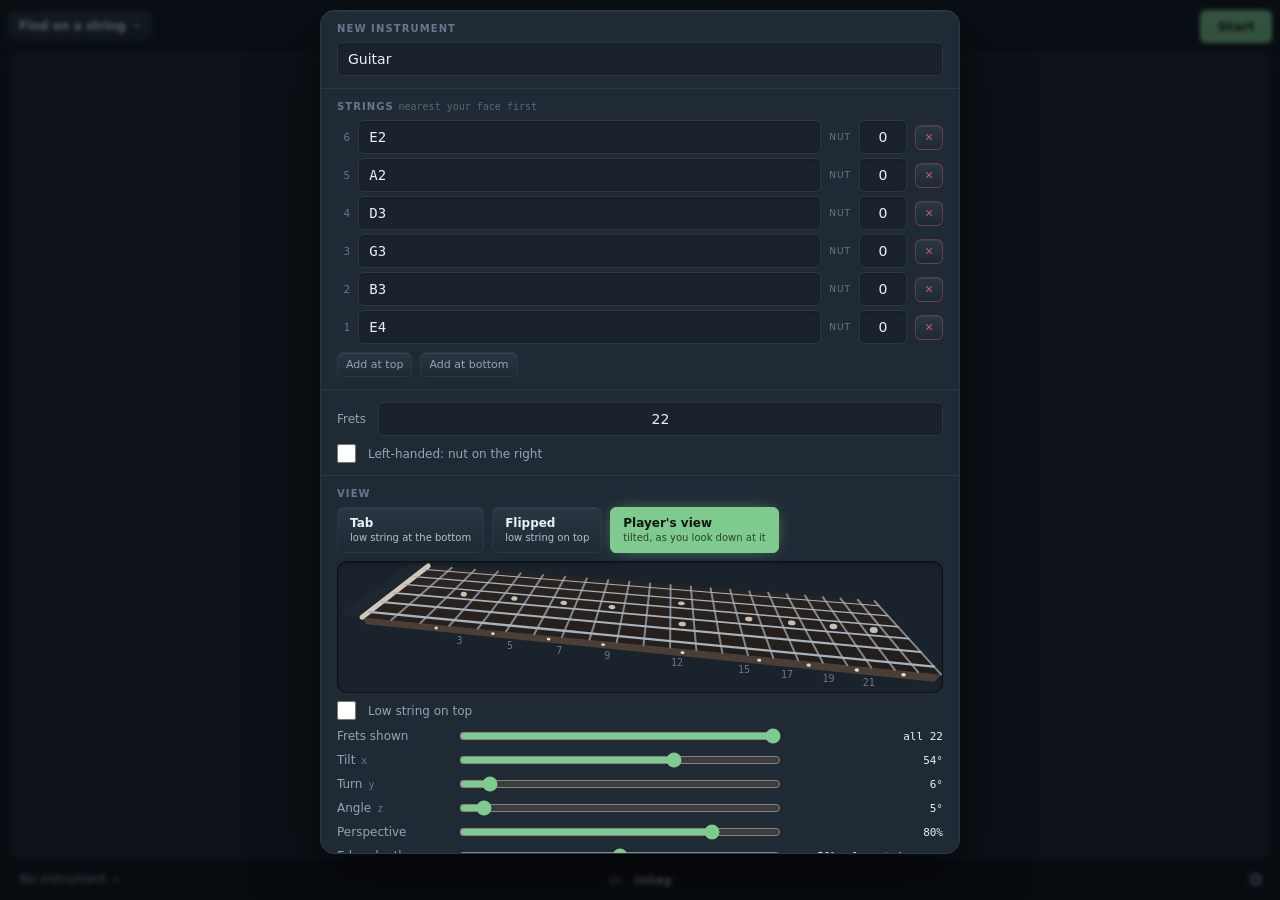
==== index.html @ 3665daab "Add export, import and delete all to Settings Settings gains a Your data section that says what's st" ====
<!DOCTYPE html>
<html lang="en">
<head>
<meta charset="utf-8">
<meta name="viewport" content="width=device-width, initial-scale=1, viewport-fit=cover, user-scalable=no">
<meta name="apple-mobile-web-app-capable" content="yes">
<meta name="mobile-web-app-capable" content="yes">
<meta name="apple-mobile-web-app-title" content="inlay">
<meta name="apple-mobile-web-app-status-bar-style" content="black-translucent">
<meta name="theme-color" content="#1B2430">
<link rel="manifest" href="manifest.webmanifest">
<link rel="apple-touch-icon" href="apple-touch-icon.png">
<title>inlay</title>
<style>
  :root{
    /* millitap's tokens, unchanged, so the two apps read as one publisher's.
       Two surface roles, and the difference carries meaning: recessed wells
       hold what you read, raised faces are what you touch. */
    --ground:#0E1419;
    --panel:#1A232C;        /* recessed */
    --panel-hi:#26323E;     /* raised, pressed */
    --raise-a:#2A3743;      /* raised face, gradient top */
    --raise-b:#1E2933;      /* raised face, gradient bottom */
    --rule:#2B3743;
    --ink:#EAF0F6;
    --ink-dim:#93A4B7;
    --ink-mute:#66788C;

    /* Right and wrong keep millitap's on-the-beat green and missed rose, which
       already mean exactly that across the family. */
    --true:#7FCB8F;
    --miss:#C2566B;

    /* The neck. Dark, low-saturation wood that sits on the ground rather
       than competing with it; the colour belongs to what you tap, not to the
       instrument. Pale pearl inlays, and metal that reads as metal without
       outshining the marks drawn over it. */
    --wood-a:#2B2420;
    --wood-b:#231D1A;
    --fret:#7E8893;
    --nut:#CFC8B8;
    --string:#A9B3BD;
    --pearl:#E2DCCD;
    --edge:#4A3E36;

    --sp1:4px; --sp2:8px; --sp3:12px; --sp4:16px; --sp5:24px;
    --r1:6px; --r2:10px; --r3:14px;

    --fig: ui-monospace, "SF Mono", Menlo, monospace;
    --ui: -apple-system, BlinkMacSystemFont, "Segoe UI", system-ui, sans-serif;
  }
  *{box-sizing:border-box;margin:0;padding:0}
  /* Author display rules beat the UA sheet's [hidden], so any element that
     takes a display rule would silently stop hiding. Global, so none can. */
  [hidden]{display:none!important}
  html,body{height:100%;overflow:hidden;overscroll-behavior:none}
  body{
    background-color:var(--ground);
    /* A single soft light from above, as in millitap. */
    background-image:radial-gradient(120% 76% at 50% -14%, #18232E 0%, rgba(24,35,46,0) 64%);
    color:var(--ink); font-family:var(--ui);
    -webkit-user-select:none; user-select:none; -webkit-tap-highlight-color:transparent;
    touch-action:manipulation;
    display:flex; flex-direction:column;
    padding:max(var(--sp2),env(safe-area-inset-top)) max(var(--sp2),env(safe-area-inset-right))
            max(var(--sp2),env(safe-area-inset-bottom)) max(var(--sp2),env(safe-area-inset-left));
    gap:6px;
  }

  /* The app bar sits at the bottom: what you're playing on the left, the app
     in the middle, settings on the right. */
  .appbar{display:grid;grid-template-columns:1fr auto 1fr;align-items:center;
    flex:0 0 auto;padding:0 var(--sp1)}
  .brand{display:flex;align-items:center;gap:var(--sp2)}
  .appbar h1{font-size:13px;font-weight:600;color:var(--ink);letter-spacing:.05em}
  /* The icon at header scale: a nut, frets, strings, the pearl inlay between
     two strings and one found note sitting on a string. */
  .mark{width:19px;height:19px;flex:0 0 auto}
  .mark .nut{fill:var(--ink-dim)}
  .mark .fret{fill:#485A6E}
  .mark .str{fill:#78889A}
  .mark .pearl{fill:#E2DCCD}
  .mark .found{fill:var(--true)}
  .navs{justify-self:end;display:flex;align-items:center;gap:2px}
  .navbtn{display:flex;align-items:center;justify-content:center;padding:var(--sp1);
    background:none;border:none;box-shadow:none;color:var(--ink-mute)}
  .navbtn svg{width:17px;height:17px;fill:currentColor;display:block}
  .navbtn:active{background:none}
  .navbtn.on{color:var(--ink)}

  button{font-family:inherit;color:var(--ink);
    background:linear-gradient(var(--raise-a),var(--raise-b));
    border:1px solid var(--rule);border-radius:var(--r1);
    padding:10px 14px;font-size:13px;cursor:pointer;
    box-shadow:inset 0 1px 0 rgba(255,255,255,.055)}
  button:active{background:var(--panel-hi);box-shadow:none}
  button:focus-visible{outline:2px solid var(--true);outline-offset:2px}

  /* The practice surface. The prompt reads at a glance above the well the
     fretboard will sit in. */
  .stage{flex:1 1 auto;display:flex;flex-direction:column;gap:4px;min-height:0}
  .strip{flex:0 0 auto;display:flex;align-items:center;gap:var(--sp2);min-height:36px}
  .prompt{flex:1 1 auto;min-width:0;display:flex;align-items:center;
    justify-content:center;font-size:17px;color:var(--ink-dim);text-align:center}
  .drillbtn{display:flex;align-items:center;gap:6px;padding:6px 10px;font-size:12px;
    flex:0 0 auto;max-width:34%}
  .drillbtn b{font-weight:600;white-space:nowrap;overflow:hidden;text-overflow:ellipsis}
  .drillbtn svg{width:9px;height:9px;fill:currentColor;opacity:.6;flex:0 0 auto}
  .score{flex:0 0 auto;font-family:var(--fig);font-size:12px;color:var(--ink-dim);
    font-variant-numeric:tabular-nums;white-space:nowrap}
  .score:empty{display:none}
  .runbtn{flex:0 0 auto;min-width:72px;padding:8px 14px;font-weight:600}
  .runbtn.stop{color:var(--miss);border-color:rgba(194,86,107,.5)}
  /* The drill panel opens from the strip above the board, not the app bar. */
  .settings.drillpanel{bottom:auto;top:calc(max(var(--sp2),env(safe-area-inset-top)) + 84px)}

  /* Name the note: twelve answers in one row, big enough for a thumb. */
  .answers{flex:0 0 auto;display:grid;grid-template-columns:repeat(12,1fr);gap:4px}
  .answers .ans{padding:10px 0;font-size:14px;font-weight:600;min-width:0}
  .answers .ans.right{background:var(--true);border-color:var(--true);color:#0C1710}
  .answers .ans.wrong{background:var(--miss);border-color:var(--miss);color:#fff}
  .board{flex:1 1 auto;min-height:140px;position:relative;background:var(--panel);
    border-radius:var(--r2);overflow:hidden;display:flex;align-items:center;
    justify-content:center;
    box-shadow:inset 0 0 0 1px rgba(0,0,0,.42), inset 0 2px 5px rgba(0,0,0,.34)}
  .empty{font-size:12px;line-height:1.6;color:var(--ink-mute);max-width:44ch;
    text-align:center;padding:var(--sp4)}

  /* Panels rise from the app bar they open from, and scroll if taller than
     the space above it. */
  .settings{position:fixed;z-index:20;left:50%;transform:translateX(-50%);
    bottom:calc(max(var(--sp2),env(safe-area-inset-bottom)) + 38px);
    width:calc(100% - var(--sp4));max-width:640px;
    max-height:calc(100% - 56px - env(safe-area-inset-top) - env(safe-area-inset-bottom));
    background:#1F2A35;border:1px solid var(--rule);border-radius:var(--r3);
    box-shadow:0 26px 64px rgba(0,0,0,.66), inset 0 1px 0 rgba(255,255,255,.055);
    overflow-y:auto;-webkit-overflow-scrolling:touch}
  .settings:focus{outline:none}
  #scrim{position:fixed;inset:0;z-index:19;background:rgba(5,9,13,.62);
    -webkit-backdrop-filter:blur(2px);backdrop-filter:blur(2px)}

  .sect{display:grid;gap:var(--sp2);padding:var(--sp3) var(--sp4)}
  .sect + .sect{border-top:1px solid var(--rule)}
  .sect h2{font-size:10px;font-weight:600;letter-spacing:.11em;
    text-transform:uppercase;color:var(--ink-mute)}
  .note{font-size:12px;line-height:1.6;color:var(--ink-dim);max-width:62ch}

  /* Deliberately the quietest thing in the panel: muted ink, small, and the
     links carry no button chrome. The register is a footer, not an ask. */
  .about p{font-family:var(--fig);font-size:11px;color:var(--ink-mute);line-height:1.7}
  .about b{font-weight:500;color:var(--ink-dim)}
  .about .sep{opacity:.5;padding:0 2px}
  .about a{color:var(--ink-dim);text-decoration:underline;
    text-underline-offset:2px;text-decoration-color:var(--rule)}
  .about a:hover{color:var(--ink);text-decoration-color:var(--ink-mute)}
  .about a:focus-visible{outline:2px solid var(--true);outline-offset:2px}

  /* Toast and messages float just above the app bar, clear of its buttons. */
  #toast{position:fixed;left:50%;transform:translateX(-50%);
    bottom:calc(44px + env(safe-area-inset-bottom));
    background:var(--true);color:#0C1710;padding:11px 17px;border-radius:var(--r1);
    font-size:13px;font-weight:600;z-index:30;border:none;
    box-shadow:0 10px 28px rgba(0,0,0,.5)}

  #msg{position:fixed;left:50%;transform:translateX(-50%) translateY(6px);
    bottom:calc(44px + env(safe-area-inset-bottom));
    background:var(--panel-hi);color:var(--ink);border:1px solid var(--rule);
    padding:9px 15px;border-radius:var(--r1);font-size:12px;z-index:29;
    box-shadow:0 10px 28px rgba(0,0,0,.5);pointer-events:none;
    opacity:0;visibility:hidden;
    transition:opacity .14s linear, transform .14s ease-out}
  #msg.on{opacity:1;visibility:visible;transform:translateX(-50%) translateY(0)}
  @media (prefers-reduced-motion:reduce){ #msg{transition:none} }

  /* The instrument switcher is the app bar's left label: what you are
     practising on, and the way to change it, in one place. */
  .instbtn{justify-self:start;display:flex;align-items:center;gap:6px;min-width:0;
    max-width:100%;padding:6px 8px;background:none;border:none;box-shadow:none;
    color:var(--ink-dim);font-size:12px}
  .instbtn:active{background:none}
  .instbtn span{white-space:nowrap;overflow:hidden;text-overflow:ellipsis}
  .instbtn svg{width:9px;height:9px;fill:currentColor;opacity:.6;flex:0 0 auto}
  .instbtn.on{color:var(--ink)}

  button:disabled{opacity:.35;cursor:default}
  button.go{background:var(--true);border-color:var(--true);color:#0C1710;font-weight:600}
  .mini{padding:6px 8px;font-size:11px;min-width:28px;line-height:1;color:var(--ink-dim)}
  .mini.warn{color:var(--miss);border-color:rgba(194,86,107,.4)}
  .hint{font-family:var(--fig);font-size:10px;font-weight:400;letter-spacing:0;
    text-transform:none;color:var(--ink-mute);opacity:.8}

  .pick{display:flex;flex-wrap:wrap;gap:var(--sp2)}
  .chip{padding:8px 12px;font-size:12px;line-height:1}
  .chip.sel{background:var(--true);border-color:var(--true);color:#0C1710;
    box-shadow:0 0 18px -7px var(--true)}
  /* A chip that names a choice and says what it means underneath. */
  .chip.two{display:grid;gap:4px;text-align:left;padding:9px 12px}
  .chip.two b{font-weight:600}
  .chip.two i{font-style:normal;font-size:10px;opacity:.75}
  /* Not a button: "custom" is what the sliders made, not a choice to pick. */
  .chip.custom{cursor:default}

  /* The editor's view preview: the draft drawn as the board will draw it. */
  .fbprev{height:132px;background:var(--panel);border-radius:var(--r2);overflow:hidden;
    box-shadow:inset 0 0 0 1px rgba(0,0,0,.42), inset 0 2px 5px rgba(0,0,0,.34)}
  .slide{display:grid;grid-template-columns:minmax(110px,auto) 1fr minmax(150px,auto);
    align-items:center;gap:var(--sp3);font-size:12px;color:var(--ink-dim)}
  .slide input{width:100%;accent-color:var(--true)}
  .slide .val{font-family:var(--fig);font-size:11px;color:var(--ink);text-align:right}
  .slide .axis{font-style:normal;font-family:var(--fig);font-size:10px;color:var(--ink-mute)}
  /* What the sliders add up to, in the words you'd describe the picture by. */
  .effects{font-family:var(--fig);font-size:11px;color:var(--ink);padding:6px 10px;
    border-radius:var(--r1);background:rgba(255,255,255,.03);border-left:3px solid var(--ink-mute)}
  @media (max-width:520px){
    .slide{grid-template-columns:1fr auto}
    .slide input{grid-column:1 / -1;grid-row:2}
  }

  /* Text fields sit recessed, like the wells: they hold something you read
     back. Selectable, unlike the rest of the page. */
  input[type=text]{font-family:inherit;font-size:14px;color:var(--ink);width:100%;
    background:var(--panel);border:1px solid var(--rule);border-radius:var(--r1);
    padding:8px 10px;-webkit-user-select:text;user-select:text;
    box-shadow:inset 0 1px 3px rgba(0,0,0,.3)}
  input:focus-visible{outline:2px solid var(--true);outline-offset:1px}
  input[aria-invalid]{border-color:var(--miss);box-shadow:0 0 0 1px var(--miss)}
  .num{width:64px;font-family:var(--fig);text-align:center}
  .num.sm{width:48px;flex:0 0 auto}
  label.inline{display:flex;align-items:center;gap:var(--sp3);font-size:12px;color:var(--ink-dim)}
  .check{display:flex;align-items:center;gap:var(--sp3);font-size:12px;color:var(--ink-dim)}
  .check input{width:19px;height:19px;accent-color:var(--true);flex:0 0 auto}

  .strows{display:grid;gap:4px}
  .strow{display:flex;align-items:center;gap:var(--sp2)}
  .strow .sn{font-family:var(--fig);font-size:11px;color:var(--ink-mute);
    min-width:2ch;text-align:right;flex:0 0 auto}
  .strow .tune{flex:1;min-width:0;font-family:var(--fig)}
  .nutlab{font-size:9px;letter-spacing:.11em;text-transform:uppercase;color:var(--ink-mute)}

  .actions .btns{display:flex;align-items:center;gap:var(--sp2)}
  .grow{flex:1}
  .err{font-size:12px;line-height:1.5;color:var(--miss)}
  /* Deleting everything: kept apart from the everyday buttons. */
  .danger{display:grid;gap:var(--sp2);padding-top:var(--sp2);border-top:1px dashed var(--rule)}
  .danger > .mini{justify-self:start}
  .wipeask{display:grid;gap:var(--sp2)}
  .wipeask input{max-width:160px}
  .warnbtn{background:var(--miss);border-color:var(--miss);color:#fff;font-weight:600}

  /* The editor's question before retuning an instrument with history. */
  .ask{display:grid;gap:var(--sp2);padding:10px 12px;border-radius:var(--r1);
    background:rgba(255,255,255,.03);border-left:3px solid #E8A33D}   /* millitap's amber: take care */
  .err:empty{display:none}

  .instrows{display:grid;gap:2px}
  .instrow{display:flex;align-items:center;gap:var(--sp2)}
  .instrow .pickme{flex:1;min-width:0;display:grid;gap:3px;text-align:left;
    background:rgba(255,255,255,.022);border:1px solid transparent;box-shadow:none;
    padding:9px 10px}
  .instrow .pickme b{font-size:13px;font-weight:600;
    white-space:nowrap;overflow:hidden;text-overflow:ellipsis}
  .instrow .pickme i{font-style:normal;font-family:var(--fig);font-size:10px;
    color:var(--ink-mute);white-space:nowrap;overflow:hidden;text-overflow:ellipsis}
  .instrow.sel .pickme{background:rgba(127,203,143,.12);border-color:var(--true)}

  /* The fretboard fills the well; the SVG's viewBox is set to the well's
     pixel size, so strokes and text stay crisp at any size. */
  .board.live{display:block;touch-action:none}
  /* Clipped: with part of the neck shown, the rest runs off the edges. */
  .fb{display:block;width:100%;height:100%;overflow:hidden}
  .fb-wood{fill:url(#fbWood)}
  .fb-open{fill:rgba(255,255,255,.02)}
  .fb-fret{stroke:var(--fret);stroke-width:2;stroke-linecap:round}
  .fb-nut{stroke:var(--nut);stroke-width:5;stroke-linecap:round}
  .fb-spike{fill:var(--nut)}
  .fb-string{stroke:var(--string);stroke-linecap:round}
  .fb-inlay{fill:var(--pearl);opacity:.85}
  /* The player's view: the fretboard's near edge, lighter as the binding in
     the light, with its side dots. */
  .fb-edge{fill:var(--edge)}
  .fb-side{fill:var(--pearl)}
  .fb-num{fill:var(--ink-mute);font-family:var(--fig);font-size:10px;text-anchor:middle}
  .fb-dim{fill:var(--ground);opacity:.62}
  .fb-mark circle{stroke-width:2}
  .fb-mark text{font-family:var(--ui);font-weight:600;text-anchor:middle;
    dominant-baseline:central}
  .fb-mark.note circle{fill:var(--ink);stroke:var(--ink)}
  .fb-mark.note text{fill:#0C1710}
  .fb-mark.true circle{fill:var(--true);stroke:var(--true)}
  .fb-mark.true text{fill:#0C1710}
  .fb-mark.miss circle{fill:var(--miss);stroke:var(--miss)}
  .fb-mark.miss text{fill:#fff}
  .fb-mark.target circle{fill:none;stroke:var(--ink)}
  .fb-mark.target text{fill:var(--ink)}

  /* The strip above the board: how many frets it shows, and the whole neck
     in miniature to move along it. */
  .neckctl{flex:0 0 auto;display:flex;align-items:center;gap:var(--sp3)}
  .spanctl{display:flex;align-items:center;gap:var(--sp1);flex:0 0 auto}
  .spanctl output{font-family:var(--fig);font-size:11px;color:var(--ink-dim);
    min-width:9ch;text-align:center;font-variant-numeric:tabular-nums}
  .spanctl .mini{min-width:32px;min-height:30px;font-size:14px}
  .nbwrap{flex:1 1 auto;height:30px;min-width:0;background:var(--panel);
    border-radius:var(--r1);overflow:hidden;
    box-shadow:inset 0 0 0 1px rgba(0,0,0,.42), inset 0 2px 4px rgba(0,0,0,.3)}
  .nb{display:block;width:100%;height:100%;cursor:pointer;touch-action:none}
  .nb:focus-visible{outline:2px solid var(--true);outline-offset:2px}
  .nb-wood{fill:url(#fbWood)}
  .nb-open{fill:rgba(255,255,255,.02)}
  .nb-fret{stroke:var(--fret);stroke-width:1;opacity:.7}
  .nb-nut{stroke:var(--nut);stroke-width:2}
  .nb-dot{fill:var(--pearl);opacity:.8}
  /* The window: the only coloured thing in the bar, so it reads at a glance. */
  .nb-win{fill:rgba(127,203,143,.16);stroke:var(--true);stroke-width:1.5}

  .prompt b{color:var(--ink);font-weight:600}
  .prompt i{font-style:normal;font-size:13px;color:var(--ink-mute);margin-left:var(--sp2)}

  .boardinfo{display:grid;gap:6px;justify-items:center;text-align:center;padding:var(--sp4)}
  .boardinfo b{font-size:15px;font-weight:600}
  .boardinfo i{font-style:normal;font-family:var(--fig);font-size:11px;color:var(--ink-dim)}
</style>
</head>
<body>

<!-- How much of the neck the board shows, and where: at the very top, where a
     thumb reaches it without covering the board. The bar is only there when
     the board shows part of the neck. -->
<div class="neckctl" id="neckctl" hidden>
  <div class="spanctl">
    <button class="mini" id="spanLess" type="button">−</button>
    <output id="spanVal"></output>
    <button class="mini" id="spanMore" type="button">+</button>
  </div>
  <div class="nbwrap" id="neckbar" hidden></div>
</div>

<!-- Shared SVG paint. A gradient is referenced by id, so it lives once in the
     document rather than in every redraw of the fretboard. -->
<svg width="0" height="0" style="position:absolute" aria-hidden="true">
  <defs>
    <linearGradient id="fbWood" x1="0" y1="0" x2="0" y2="1">
      <stop offset="0" style="stop-color:var(--wood-a)"/>
      <stop offset="1" style="stop-color:var(--wood-b)"/>
    </linearGradient>
  </defs>
</svg>

<main class="stage">
  <!-- Everything about the drill in one row, right above the board: which
       drill, what it's asking, how it's going, and Start/Stop. -->
  <div class="strip">
    <button id="drillBtn" class="drillbtn" type="button" aria-expanded="false" aria-controls="drillPanel">
      <b id="drillName"></b>
      <svg viewBox="0 0 10 10" aria-hidden="true"><path d="M1 3l4 4 4-4z"/></svg>
    </button>
    <div class="prompt" id="prompt" aria-live="polite"></div>
    <output class="score" id="score" aria-live="off"></output>
    <button id="runBtn" class="runbtn go" type="button">Start</button>
  </div>
  <div class="board" id="board"></div>
  <!-- Name the note: one button per note, shown only while that drill runs. -->
  <div class="answers" id="answers" hidden></div>
</main>

<!-- What you're playing, the app, and its settings: at the bottom, out of the
     way of the practice above it. -->
<footer class="appbar">
  <button id="instBtn" class="instbtn" aria-expanded="false" aria-controls="instPanel">
    <span id="instName">No instrument</span>
    <svg viewBox="0 0 10 10" aria-hidden="true"><path d="M1 7l4-4 4 4z"/></svg>
  </button>
  <span class="brand">
    <svg class="mark" viewBox="0 0 24 24" aria-hidden="true">
      <rect class="nut"  x="3.4"  y="5.6" width="1.2" height="12.8"/>
      <rect class="fret" x="9.4"  y="5.6" width="0.7" height="12.8"/>
      <rect class="fret" x="14.7" y="5.6" width="0.7" height="12.8"/>
      <rect class="fret" x="20"   y="5.6" width="0.7" height="12.8"/>
      <rect class="str"  x="4"    y="7.7"  width="16.7" height="0.5"/>
      <rect class="str"  x="4"    y="10.3" width="16.7" height="0.6"/>
      <rect class="str"  x="4"    y="13"   width="16.7" height="0.7"/>
      <rect class="str"  x="4"    y="15.6" width="16.7" height="0.8"/>
      <circle class="pearl" cx="12.2" cy="12" r="1.2"/>
      <circle class="found" cx="6.9" cy="16" r="1.8"/>
    </svg>
    <h1>inlay</h1>
  </span>
  <span class="navs">
    <button id="gear" class="navbtn" aria-expanded="false" aria-controls="settings">
      <svg viewBox="0 0 24 24" aria-hidden="true"><path d="M19.14 12.94a7.07 7.07 0 0 0 .06-.94 7.07 7.07 0 0 0-.06-.94l2.03-1.58a.5.5 0 0 0 .12-.61l-1.92-3.32a.5.5 0 0 0-.6-.22l-2.39.96a7.03 7.03 0 0 0-1.62-.94l-.36-2.54a.5.5 0 0 0-.5-.42h-3.84a.5.5 0 0 0-.5.42l-.36 2.54c-.59.24-1.13.56-1.62.94l-2.39-.96a.5.5 0 0 0-.6.22L2.74 8.87a.5.5 0 0 0 .12.61l2.03 1.58c-.04.31-.06.62-.06.94s.02.63.06.94l-2.03 1.58a.5.5 0 0 0-.12.61l1.92 3.32c.12.22.38.3.6.22l2.39-.96c.49.38 1.03.7 1.62.94l.36 2.54c.04.24.25.42.5.42h3.84c.25 0 .46-.18.5-.42l.36-2.54c.59-.24 1.13-.56 1.62-.94l2.39.96c.22.08.48 0 .6-.22l1.92-3.32a.5.5 0 0 0-.12-.61l-2.03-1.58zM12 15.6A3.6 3.6 0 1 1 12 8.4a3.6 3.6 0 0 1 0 7.2z"/></svg>
    </button>
  </span>
</footer>

<div id="scrim" hidden></div>
<div class="settings" id="instPanel" role="dialog" aria-modal="true"
     aria-labelledby="instTitle" tabindex="-1" hidden>
  <div class="sect">
    <h2 id="instTitle">Instruments</h2>
    <div class="instrows" id="instRows"></div>
    <div class="pick"><button id="instNew">New instrument</button></div>
  </div>
</div>

<div class="settings" id="editPanel" role="dialog" aria-modal="true" tabindex="-1" hidden></div>

<div class="settings drillpanel" id="drillPanel" role="dialog" aria-modal="true"
     aria-label="Drill" tabindex="-1" hidden></div>

<div class="settings" id="settings" role="dialog" aria-modal="true"
     aria-label="Settings" tabindex="-1" hidden>
  <div class="sect">
    <h2 id="npLabel">Note names</h2>
    <div class="pick" id="notePick" role="radiogroup" aria-labelledby="npLabel"></div>
  </div>

  <!-- Everything stays on this device, so a backup file is the only way to
       keep it safe or move it. Deleting it all is set apart and asks for a
       typed word, not just a tap. -->
  <div class="sect">
    <h2>Your data</h2>
    <p class="note" id="dataNote"></p>
    <div class="pick">
      <button id="exportBtn" type="button">Export backup</button>
      <button id="importBtn" type="button">Import backup</button>
      <input id="importFile" type="file" accept=".json,application/json" hidden>
    </div>
    <div class="danger">
      <button id="wipeBtn" class="mini warn" type="button" aria-expanded="false" aria-controls="wipeAsk">Delete all data…</button>
      <div id="wipeAsk" class="wipeask" hidden>
        <p class="note">Every instrument and all practice history on this device will be deleted.
          Export a backup first if you might want them back.</p>
        <label class="inline">Type <b>delete</b> to confirm
          <input id="wipeText" type="text" autocomplete="off" autocapitalize="none" spellcheck="false"></label>
        <div class="btns">
          <button id="wipeCancel" type="button">Cancel</button>
          <button id="wipeGo" class="warnbtn" type="button" disabled>Delete everything</button>
        </div>
      </div>
    </div>
  </div>

  <!-- Metadata, not a donation bar, and in millitap's order: lowest commitment
       first, so a one-off tip reads before a recurring one. What each link is
       for is said on hover, not in the line. -->
  <div class="sect about">
    <p>
      inlay <b id="aboutVer">—</b>
      <span class="sep">·</span>
      <a href="https://github.com/tehClayton/inlay" id="aboutSrc"
         target="_blank" rel="noopener noreferrer">source</a>
      <span class="sep">·</span>
      <a href="https://buymeacoffee.com/ditherstudio" id="aboutBmc"
         target="_blank" rel="noopener noreferrer">buy me a coffee</a>
      <span class="sep">·</span>
      <a href="https://www.patreon.com/DitherStudio" id="aboutPat"
         target="_blank" rel="noopener noreferrer">patreon</a>
    </p>
  </div>
</div>

<div id="msg" role="status" aria-live="polite"></div>
<button id="toast" type="button" hidden>Updated — tap to reload</button>

<script type="module">
import {
  $, h, label, say, showVersion, watchForUpdates,
  initPanels, openPanel, closePanel, isOpen,
} from "./ui.js";
import {
  loadInstruments, saveInstrument, deleteInstrument, loadSettings, saveSettings,
  saveSession, sessionsFor, loadAll, writeAll, deleteAllData, MAX_SESSIONS,
} from "./store.js";
import { makeBackup, readBackup, mergeBackup, backupFilename, importSummary } from "./backup.js";
import { summarize, MIN_ANSWERS } from "./sessions.js";
import { newInstrument, summary, pitchAt, stringNumber } from "./instrument.js";
import { noteName, pitchName } from "./theory.js";
import { renderEditor } from "./editor.js";
import { createFretboard, createNeckBar } from "./fretboard.js";
import { lastFrom } from "./instrument.js";
import { createPractice } from "./practice.js";

let settings = loadSettings();
let instruments = loadInstruments();

/* The instrument in use: the one last chosen, or failing that the first. */
const current = () =>
  instruments.find(i => i.id === settings.instrument) ?? instruments[0] ?? null;

const STORAGE_FAILED = "Couldn't save: this browser isn't letting inlay store anything.";

initPanels();

/* A panel's opener shows it is open, the way millitap's gear does. */
function panelButton(btn, panel, render){
  btn.onclick = () => {
    if (isOpen(panel)) { closePanel(panel); return; }
    render();
    btn.classList.add("on");
    btn.setAttribute("aria-expanded", "true");
    openPanel(panel, { opener: btn, onClose: () => {
      btn.classList.remove("on");
      btn.setAttribute("aria-expanded", "false");
    }});
  };
}

/* ---------------------------------------------------------------- board */
let board = null, bar = null, practice = null;
let from = 0;             // the first fret in view, when the board shows part of the neck

/* ---------------------------------------------------------- frets shown */
/* The steps − and + move through. 0 is the whole neck, and sits at the top:
   "+" from the widest window shows everything. */
const SPANS = [3, 4, 5, 6, 7, 8, 10, 12, 0];
const spanSteps = inst => SPANS.filter(s => s === 0 || s < inst.frets);
const partial = inst => !!inst.view.span && inst.view.span < inst.frets;

/* Where the instrument's span sits among the steps. A span that is no
   longer less than the neck (its frets were edited down) counts as all; one
   that isn't a step sits just below the next step up. */
function spanStep(inst){
  const steps = spanSteps(inst);
  const cur = partial(inst) ? inst.view.span : 0;
  const at = steps.indexOf(cur);
  return { steps, at: at >= 0 ? at : steps.findIndex(s => s === 0 || s > cur) - 0.5 };
}

function stepSpan(delta){
  const inst = current();
  if (!inst) return;
  const { steps, at } = spanStep(inst);
  // Between two steps, − and + go to the one on that side.
  const to = Number.isInteger(at) ? at + delta : (delta > 0 ? Math.ceil(at) : Math.floor(at));
  const next = steps[Math.max(0, Math.min(steps.length - 1, to))];
  if (next === inst.view.span) return;
  const changed = { ...inst, view: { ...inst.view, span: next } };
  if (!saveInstrument(changed)){ say(STORAGE_FAILED); return; }
  instruments = loadInstruments();
  from = Math.min(from, lastFrom(changed));
  renderBoard();
}
$("spanLess").onclick = () => stepSpan(-1);
$("spanMore").onclick = () => stepSpan(+1);
label($("spanLess"), "Show fewer frets at a time");
label($("spanMore"), "Show more frets at a time");

function renderNeckCtl(inst){
  $("neckctl").hidden = !inst;
  if (!inst) return;
  const { steps, at } = spanStep(inst);
  $("spanVal").textContent = partial(inst) ? `${inst.view.span} frets` : "all frets";
  $("spanLess").disabled = at <= 0;
  $("spanMore").disabled = at >= steps.length - 1;
  $("neckbar").hidden = !partial(inst);
  if (partial(inst)){
    if (!bar) bar = createNeckBar($("neckbar"), { onMove: f => {
      from = f;
      board.moveTo(f);
      practice.rangeChanged();       // a run asks from wherever the window is now
    }});
    bar.show(inst, from);
  }
}

/* Between runs, tapping a position names it. It is also the quickest way to
   check an instrument is set up the way it is held. During a run, taps are
   answers. */
function tapped(pos, e){
  if (practice.running){ practice.tap(pos, e); return; }
  const inst = current();
  const midi = pitchAt(inst, pos.string, pos.fret);
  if (midi === null) return;
  board.clearMarks();
  board.mark(pos, "note", noteName(midi, settings.notePref));
  const where = `string ${stringNumber(pos.string, inst.strings.length)}, ` +
                (pos.fret === inst.strings[pos.string].start ? "open" : `fret ${pos.fret}`);
  $("prompt").replaceChildren(h("b", {}, pitchName(midi, settings.notePref)), h("i", {}, where));
}

function renderBoard(){
  const inst = current();
  $("instName").textContent = inst ? inst.name : "No instrument";
  label($("instBtn"), inst ? `Instrument: ${inst.name}. Switch or edit` : "Set up an instrument");
  if (!practice.running) $("prompt").replaceChildren();
  if (inst) from = Math.min(from, lastFrom(inst));   // frets may have been edited down
  renderNeckCtl(inst);
  if (inst){
    $("board").classList.add("live");
    if (!board) board = createFretboard($("board"), { onTap: tapped });
    board.show(inst, { from });
    // A run carries on with a prompt from whatever changed; otherwise, the
    // idle line.
    if (practice.running) practice.rangeChanged();
    else $("prompt").replaceChildren(h("i", {}, `${summary(inst, settings.notePref)} — tap a fret to name it`));
  } else {
    practice.stop();
    if (board){ board.destroy(); board = null; }
    $("board").classList.remove("live");
    $("board").replaceChildren(h("div", { class: "boardinfo" },
      h("p", { class: "empty" }, "Tell inlay what you play: strings, tuning and frets."),
      h("button", { class: "go", onclick: e => edit(null, e.currentTarget) }, "Set up an instrument")));
  }
}

/* ----------------------------------------------------------- instruments */
function use(inst){
  if (settings.instrument !== inst.id){
    from = 0;                        // a different neck starts at the nut
    practice.instrumentChanged();    // and its strings aren't these strings
  }
  settings.instrument = inst.id;
  saveSettings({ instrument: inst.id });
  renderBoard();
}

function renderInstruments(){
  const cur = current();
  $("instRows").replaceChildren(...instruments.map(inst => {
    const pick = h("button", { class: "pickme", onclick: () => { use(inst); closePanel($("instPanel")); } },
      h("b", {}, inst.name), h("i", {}, summary(inst, settings.notePref)));
    if (inst === cur) pick.setAttribute("aria-current", "true");
    const ed = h("button", { class: "mini", onclick: e => edit(inst, e.currentTarget) }, "Edit");
    label(ed, `Edit ${inst.name}`);
    return h("div", { class: "instrow" + (inst === cur ? " sel" : "") }, pick, ed);
  }));
}

panelButton($("instBtn"), $("instPanel"), renderInstruments);
$("instNew").onclick = e => edit(null, e.currentTarget);

/* Opens the editor on `inst`, or on a new instrument when null. */
function edit(inst, opener){
  const isNew = !inst;
  const done = () => closePanel($("editPanel"));
  const history = inst ? sessionsFor(inst.id).length : 0;
  renderEditor($("editPanel"), {
    inst: inst ?? newInstrument(),
    isNew,
    history,
    notePref: settings.notePref,
    boardSize: { width: $("board").clientWidth, height: $("board").clientHeight },
    onCancel: done,
    /* `asNew`: the strings changed on an instrument with history, and you
       chose to keep the old one as it was and save this as another. */
    onSave: (saved, { asNew = false } = {}) => {
      if (asNew){
        const now = Date.now();
        saved = { ...saved, id: crypto.randomUUID(), created: now, updated: now };
      }
      if (!saveInstrument(saved)){ say(STORAGE_FAILED); return; }
      instruments = loadInstruments();
      if (isNew || asNew) use(saved); else renderBoard();
      if (isOpen($("instPanel"))) renderInstruments();
      done();
      say(isNew || asNew ? `Added ${saved.name}` : `Saved ${saved.name}`);
    },
    onDelete: gone => {
      const n = sessionsFor(gone.id).length;
      const also = n ? ` Its practice history (${n} session${n === 1 ? "" : "s"}) goes with it.` : "";
      if (!confirm(`Delete "${gone.name}"?${also} This can't be undone.`)) return;
      if (!deleteInstrument(gone.id)){ say(STORAGE_FAILED); return; }
      instruments = loadInstruments();
      if (settings.instrument === gone.id && instruments[0]) use(instruments[0]);
      renderBoard();
      if (isOpen($("instPanel"))) renderInstruments();
      done();
      say(`Deleted ${gone.name}`);
    },
  });
  openPanel($("editPanel"), { opener });
}

/* ------------------------------------------------------------- settings */
function renderSettings(){
  const labels = { sharp: "Sharps", flat: "Flats", both: "Both" };
  $("notePick").replaceChildren(...Object.entries(labels).map(([pref, text]) => {
    const on = settings.notePref === pref;
    const b = h("button", {
      class: "chip" + (on ? " sel" : ""), role: "radio", "aria-checked": String(on),
      onclick: () => {
        settings.notePref = pref;
        if (!saveSettings({ notePref: pref })) say(STORAGE_FAILED);
        renderSettings();
        renderBoard();
      },
    }, `${text} ${noteName(1, pref)}`);
    return b;
  }));
}

label($("gear"), "Settings");
panelButton($("gear"), $("settings"), () => { renderSettings(); renderData(); });

/* ------------------------------------------------------------ your data */

/* "3 days ago", or a date once it's been a while. */
function ago(ms){
  const days = Math.floor((Date.now() - ms) / 86400000);
  if (days < 1) return "today";
  if (days === 1) return "yesterday";
  if (days < 30) return `${days} days ago`;
  return new Date(ms).toLocaleDateString();
}

function renderData(){
  const { instruments: is, sessions: ss } = loadAll();
  const what = `${is.length} instrument${is.length === 1 ? "" : "s"}, ${ss.length} practice session${ss.length === 1 ? "" : "s"}`;
  const last = settings.lastExport ? `Last backup: ${ago(settings.lastExport)}.` : "Not backed up yet.";
  $("dataNote").textContent = `Everything stays on this device: ${what}. ${last}`;
  $("wipeAsk").hidden = true;
  $("wipeBtn").setAttribute("aria-expanded", "false");
  $("wipeText").value = "";
  $("wipeGo").disabled = true;
}

/* The file is made in the page and handed to the browser to save. */
$("exportBtn").onclick = () => {
  const data = makeBackup(loadAll());
  const url = URL.createObjectURL(new Blob([JSON.stringify(data)], { type: "application/json" }));
  const a = h("a", { href: url, download: backupFilename() });
  document.body.append(a);
  a.click();
  a.remove();
  setTimeout(() => URL.revokeObjectURL(url), 10000);
  settings.lastExport = data.exported;
  saveSettings({ lastExport: data.exported });
  renderData();
  say(`Backup saved: ${data.instruments.length} instruments, ${data.sessions.length} sessions.`);
};

$("importBtn").onclick = () => { $("importFile").value = ""; $("importFile").click(); };
$("importFile").onchange = async e => {
  const file = e.target.files && e.target.files[0];
  if (!file) return;
  const read = readBackup(await file.text());
  if (!read.ok){ say(read.error, 5000); return; }
  practice.stop();
  const merged = mergeBackup(loadAll(), read, MAX_SESSIONS);
  if (!writeAll(merged)){ say("Couldn't import: storage is full or blocked. Nothing was changed.", 5000); return; }
  instruments = loadInstruments();
  if (!current() && instruments[0]) use(instruments[0]);
  renderBoard();
  renderData();
  say(importSummary(merged.counts, read.skipped), 6000);
};

$("wipeBtn").onclick = () => {
  const open = $("wipeAsk").hidden;
  $("wipeAsk").hidden = !open;
  $("wipeBtn").setAttribute("aria-expanded", String(open));
  if (open) $("wipeText").focus();
};
$("wipeCancel").onclick = () => renderData();
$("wipeText").oninput = e => { $("wipeGo").disabled = e.target.value.trim().toLowerCase() !== "delete"; };
/* After deleting, the page starts over as a first visit would. */
$("wipeGo").onclick = () => {
  practice.stop();
  if (!deleteAllData()){ say("Couldn't delete: this browser isn't letting inlay change its storage.", 4000); return; }
  location.reload();
};

/* ------------------------------------------------------------- practice */
/* The board is created when there's an instrument to draw, so the loop is
   handed a stand-in that reaches whichever board exists. */
practice = createPractice({
  board: {
    clearMarks: () => board && board.clearMarks(),
    mark: (...a) => board && board.mark(...a),
    setDim: d => board && board.setDim(d),
  },
  getInst: current,
  getFrom: () => from,
  getSettings: () => settings,
  saveSettings: patch => {
    Object.assign(settings, patch);
    if (!saveSettings(patch)) say(STORAGE_FAILED);
  },
  // Stopped: the strip goes back to naming what you tap.
  onChange: running => { if (!running) renderBoard(); },
  onSession: keep,
});

/* A run handed over to be kept: on Stop (done), or quietly when the page is
   hidden mid-run. Short runs aren't kept; a full store makes room by
   dropping the oldest sessions, and says so. */
function keep(recorder, done){
  if (recorder.answers < MIN_ANSWERS){
    if (done) say(`Not saved: a run needs ${MIN_ANSWERS} answers to be kept.`);
    return;
  }
  const record = recorder.record();
  const { ok, pruned } = saveSession(record);
  if (!ok){
    if (done) say("Couldn't save this run: storage is full or blocked.", 4000);
    return;
  }
  if (pruned) say(`Storage was full, so the ${pruned} oldest sessions were removed. ` +
                  `Export a backup to keep your history.`, 6000);
  else if (done){
    const s = summarize(record);
    const time = s.typicalMs ? ` · ${(s.typicalMs / 1000).toFixed(1)}s` : "";
    say(`Saved: ${s.answers} answers · ${Math.round(s.accuracy * 100)}%${time}`);
  }
}

renderBoard();
/* First visit: straight into setting up an instrument, since there is
   nothing else to do until there is one. */
if (!instruments.length) edit(null, $("instBtn"));

/* --------------------------------------------------------------- footer */
label($("aboutSrc"), "inlay on GitHub — the source and how to report a problem");
label($("aboutBmc"), "Buy me a coffee — a one-off tip if this has been useful");
label($("aboutPat"), "Patreon — support ongoing development");
showVersion($("aboutVer"));

/* -------------------------------------------------------------- install */
watchForUpdates();
</script>
</body>
</html>
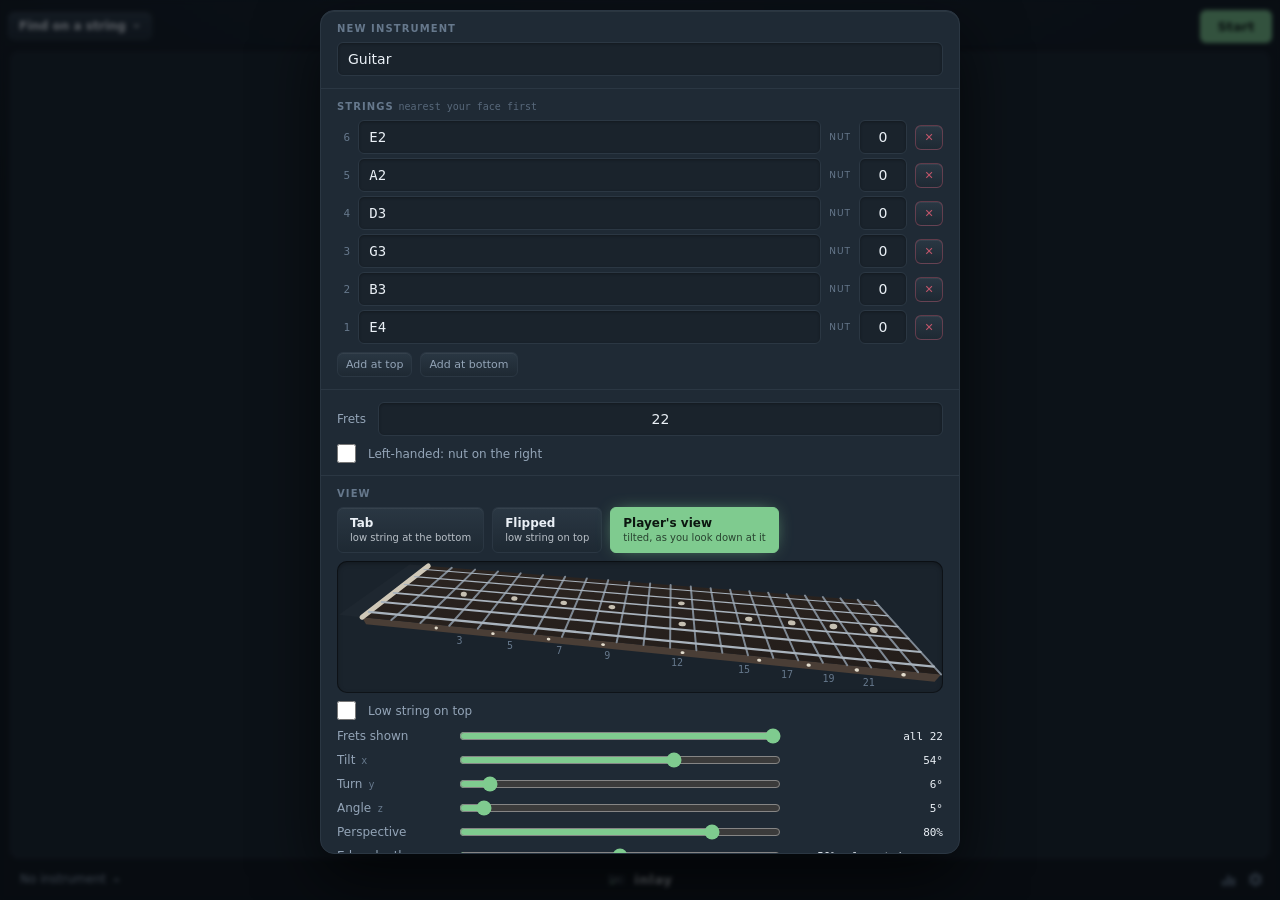
==== commit 4378f3f3: "Add the history page: filters, summary, sessions, and your data history.html shows one instrument's " ====
--- a/index.html
+++ b/index.html
@@ -11,48 +11,8 @@
 <link rel="manifest" href="manifest.webmanifest">
 <link rel="apple-touch-icon" href="apple-touch-icon.png">
 <title>inlay</title>
+<link rel="stylesheet" href="app.css">
 <style>
-  :root{
-    /* millitap's tokens, unchanged, so the two apps read as one publisher's.
-       Two surface roles, and the difference carries meaning: recessed wells
-       hold what you read, raised faces are what you touch. */
-    --ground:#0E1419;
-    --panel:#1A232C;        /* recessed */
-    --panel-hi:#26323E;     /* raised, pressed */
-    --raise-a:#2A3743;      /* raised face, gradient top */
-    --raise-b:#1E2933;      /* raised face, gradient bottom */
-    --rule:#2B3743;
-    --ink:#EAF0F6;
-    --ink-dim:#93A4B7;
-    --ink-mute:#66788C;
-
-    /* Right and wrong keep millitap's on-the-beat green and missed rose, which
-       already mean exactly that across the family. */
-    --true:#7FCB8F;
-    --miss:#C2566B;
-
-    /* The neck. Dark, low-saturation wood that sits on the ground rather
-       than competing with it; the colour belongs to what you tap, not to the
-       instrument. Pale pearl inlays, and metal that reads as metal without
-       outshining the marks drawn over it. */
-    --wood-a:#2B2420;
-    --wood-b:#231D1A;
-    --fret:#7E8893;
-    --nut:#CFC8B8;
-    --string:#A9B3BD;
-    --pearl:#E2DCCD;
-    --edge:#4A3E36;
-
-    --sp1:4px; --sp2:8px; --sp3:12px; --sp4:16px; --sp5:24px;
-    --r1:6px; --r2:10px; --r3:14px;
-
-    --fig: ui-monospace, "SF Mono", Menlo, monospace;
-    --ui: -apple-system, BlinkMacSystemFont, "Segoe UI", system-ui, sans-serif;
-  }
-  *{box-sizing:border-box;margin:0;padding:0}
-  /* Author display rules beat the UA sheet's [hidden], so any element that
-     takes a display rule would silently stop hiding. Global, so none can. */
-  [hidden]{display:none!important}
   html,body{height:100%;overflow:hidden;overscroll-behavior:none}
   body{
     background-color:var(--ground);
@@ -71,30 +31,6 @@
      in the middle, settings on the right. */
   .appbar{display:grid;grid-template-columns:1fr auto 1fr;align-items:center;
     flex:0 0 auto;padding:0 var(--sp1)}
-  .brand{display:flex;align-items:center;gap:var(--sp2)}
-  .appbar h1{font-size:13px;font-weight:600;color:var(--ink);letter-spacing:.05em}
-  /* The icon at header scale: a nut, frets, strings, the pearl inlay between
-     two strings and one found note sitting on a string. */
-  .mark{width:19px;height:19px;flex:0 0 auto}
-  .mark .nut{fill:var(--ink-dim)}
-  .mark .fret{fill:#485A6E}
-  .mark .str{fill:#78889A}
-  .mark .pearl{fill:#E2DCCD}
-  .mark .found{fill:var(--true)}
-  .navs{justify-self:end;display:flex;align-items:center;gap:2px}
-  .navbtn{display:flex;align-items:center;justify-content:center;padding:var(--sp1);
-    background:none;border:none;box-shadow:none;color:var(--ink-mute)}
-  .navbtn svg{width:17px;height:17px;fill:currentColor;display:block}
-  .navbtn:active{background:none}
-  .navbtn.on{color:var(--ink)}
-
-  button{font-family:inherit;color:var(--ink);
-    background:linear-gradient(var(--raise-a),var(--raise-b));
-    border:1px solid var(--rule);border-radius:var(--r1);
-    padding:10px 14px;font-size:13px;cursor:pointer;
-    box-shadow:inset 0 1px 0 rgba(255,255,255,.055)}
-  button:active{background:var(--panel-hi);box-shadow:none}
-  button:focus-visible{outline:2px solid var(--true);outline-offset:2px}
 
   /* The practice surface. The prompt reads at a glance above the well the
      fretboard will sit in. */
@@ -119,6 +55,7 @@
   .answers .ans{padding:10px 0;font-size:14px;font-weight:600;min-width:0}
   .answers .ans.right{background:var(--true);border-color:var(--true);color:#0C1710}
   .answers .ans.wrong{background:var(--miss);border-color:var(--miss);color:#fff}
+  .answers .ans.pending{border-color:var(--ink);box-shadow:inset 0 0 0 1px var(--ink)}
   .board{flex:1 1 auto;min-height:140px;position:relative;background:var(--panel);
     border-radius:var(--r2);overflow:hidden;display:flex;align-items:center;
     justify-content:center;
@@ -139,39 +76,6 @@
   #scrim{position:fixed;inset:0;z-index:19;background:rgba(5,9,13,.62);
     -webkit-backdrop-filter:blur(2px);backdrop-filter:blur(2px)}
 
-  .sect{display:grid;gap:var(--sp2);padding:var(--sp3) var(--sp4)}
-  .sect + .sect{border-top:1px solid var(--rule)}
-  .sect h2{font-size:10px;font-weight:600;letter-spacing:.11em;
-    text-transform:uppercase;color:var(--ink-mute)}
-  .note{font-size:12px;line-height:1.6;color:var(--ink-dim);max-width:62ch}
-
-  /* Deliberately the quietest thing in the panel: muted ink, small, and the
-     links carry no button chrome. The register is a footer, not an ask. */
-  .about p{font-family:var(--fig);font-size:11px;color:var(--ink-mute);line-height:1.7}
-  .about b{font-weight:500;color:var(--ink-dim)}
-  .about .sep{opacity:.5;padding:0 2px}
-  .about a{color:var(--ink-dim);text-decoration:underline;
-    text-underline-offset:2px;text-decoration-color:var(--rule)}
-  .about a:hover{color:var(--ink);text-decoration-color:var(--ink-mute)}
-  .about a:focus-visible{outline:2px solid var(--true);outline-offset:2px}
-
-  /* Toast and messages float just above the app bar, clear of its buttons. */
-  #toast{position:fixed;left:50%;transform:translateX(-50%);
-    bottom:calc(44px + env(safe-area-inset-bottom));
-    background:var(--true);color:#0C1710;padding:11px 17px;border-radius:var(--r1);
-    font-size:13px;font-weight:600;z-index:30;border:none;
-    box-shadow:0 10px 28px rgba(0,0,0,.5)}
-
-  #msg{position:fixed;left:50%;transform:translateX(-50%) translateY(6px);
-    bottom:calc(44px + env(safe-area-inset-bottom));
-    background:var(--panel-hi);color:var(--ink);border:1px solid var(--rule);
-    padding:9px 15px;border-radius:var(--r1);font-size:12px;z-index:29;
-    box-shadow:0 10px 28px rgba(0,0,0,.5);pointer-events:none;
-    opacity:0;visibility:hidden;
-    transition:opacity .14s linear, transform .14s ease-out}
-  #msg.on{opacity:1;visibility:visible;transform:translateX(-50%) translateY(0)}
-  @media (prefers-reduced-motion:reduce){ #msg{transition:none} }
-
   /* The instrument switcher is the app bar's left label: what you are
      practising on, and the way to change it, in one place. */
   .instbtn{justify-self:start;display:flex;align-items:center;gap:6px;min-width:0;
@@ -181,24 +85,6 @@
   .instbtn span{white-space:nowrap;overflow:hidden;text-overflow:ellipsis}
   .instbtn svg{width:9px;height:9px;fill:currentColor;opacity:.6;flex:0 0 auto}
   .instbtn.on{color:var(--ink)}
-
-  button:disabled{opacity:.35;cursor:default}
-  button.go{background:var(--true);border-color:var(--true);color:#0C1710;font-weight:600}
-  .mini{padding:6px 8px;font-size:11px;min-width:28px;line-height:1;color:var(--ink-dim)}
-  .mini.warn{color:var(--miss);border-color:rgba(194,86,107,.4)}
-  .hint{font-family:var(--fig);font-size:10px;font-weight:400;letter-spacing:0;
-    text-transform:none;color:var(--ink-mute);opacity:.8}
-
-  .pick{display:flex;flex-wrap:wrap;gap:var(--sp2)}
-  .chip{padding:8px 12px;font-size:12px;line-height:1}
-  .chip.sel{background:var(--true);border-color:var(--true);color:#0C1710;
-    box-shadow:0 0 18px -7px var(--true)}
-  /* A chip that names a choice and says what it means underneath. */
-  .chip.two{display:grid;gap:4px;text-align:left;padding:9px 12px}
-  .chip.two b{font-weight:600}
-  .chip.two i{font-style:normal;font-size:10px;opacity:.75}
-  /* Not a button: "custom" is what the sliders made, not a choice to pick. */
-  .chip.custom{cursor:default}
 
   /* The editor's view preview: the draft drawn as the board will draw it. */
   .fbprev{height:132px;background:var(--panel);border-radius:var(--r2);overflow:hidden;
@@ -216,20 +102,6 @@
     .slide input{grid-column:1 / -1;grid-row:2}
   }
 
-  /* Text fields sit recessed, like the wells: they hold something you read
-     back. Selectable, unlike the rest of the page. */
-  input[type=text]{font-family:inherit;font-size:14px;color:var(--ink);width:100%;
-    background:var(--panel);border:1px solid var(--rule);border-radius:var(--r1);
-    padding:8px 10px;-webkit-user-select:text;user-select:text;
-    box-shadow:inset 0 1px 3px rgba(0,0,0,.3)}
-  input:focus-visible{outline:2px solid var(--true);outline-offset:1px}
-  input[aria-invalid]{border-color:var(--miss);box-shadow:0 0 0 1px var(--miss)}
-  .num{width:64px;font-family:var(--fig);text-align:center}
-  .num.sm{width:48px;flex:0 0 auto}
-  label.inline{display:flex;align-items:center;gap:var(--sp3);font-size:12px;color:var(--ink-dim)}
-  .check{display:flex;align-items:center;gap:var(--sp3);font-size:12px;color:var(--ink-dim)}
-  .check input{width:19px;height:19px;accent-color:var(--true);flex:0 0 auto}
-
   .strows{display:grid;gap:4px}
   .strow{display:flex;align-items:center;gap:var(--sp2)}
   .strow .sn{font-family:var(--fig);font-size:11px;color:var(--ink-mute);
@@ -240,12 +112,6 @@
   .actions .btns{display:flex;align-items:center;gap:var(--sp2)}
   .grow{flex:1}
   .err{font-size:12px;line-height:1.5;color:var(--miss)}
-  /* Deleting everything: kept apart from the everyday buttons. */
-  .danger{display:grid;gap:var(--sp2);padding-top:var(--sp2);border-top:1px dashed var(--rule)}
-  .danger > .mini{justify-self:start}
-  .wipeask{display:grid;gap:var(--sp2)}
-  .wipeask input{max-width:160px}
-  .warnbtn{background:var(--miss);border-color:var(--miss);color:#fff;font-weight:600}
 
   /* The editor's question before retuning an instrument with history. */
   .ask{display:grid;gap:var(--sp2);padding:10px 12px;border-radius:var(--r1);
@@ -292,6 +158,12 @@
   .fb-mark.miss text{fill:#fff}
   .fb-mark.target circle{fill:none;stroke:var(--ink)}
   .fb-mark.target text{fill:var(--ink)}
+  /* A miss is crossed through: right and wrong differ in shape, not only colour. */
+  .fb-mark .x{stroke:#fff;stroke-width:2;stroke-linecap:round;opacity:.5}
+  /* The keyboard's cursor: the cell outlined, drawn only while the board has focus. */
+  .fb-cursor{fill:rgba(234,240,246,.08);stroke:var(--ink);stroke-width:2;stroke-dasharray:4 3}
+  .fb:focus{outline:none}
+  .board.live.kbd{box-shadow:inset 0 0 0 2px var(--true)}
 
   /* The strip above the board: how many frets it shows, and the whole neck
      in miniature to move along it. */
@@ -386,6 +258,13 @@
     <h1>inlay</h1>
   </span>
   <span class="navs">
+    <a class="navbtn" id="histLink" href="history.html">
+      <svg viewBox="0 0 24 24" aria-hidden="true">
+        <rect x="3" y="13" width="4.6" height="8" rx="1.2"/>
+        <rect x="9.7" y="6.5" width="4.6" height="14.5" rx="1.2"/>
+        <rect x="16.4" y="10" width="4.6" height="11" rx="1.2"/>
+      </svg>
+    </a>
     <button id="gear" class="navbtn" aria-expanded="false" aria-controls="settings">
       <svg viewBox="0 0 24 24" aria-hidden="true"><path d="M19.14 12.94a7.07 7.07 0 0 0 .06-.94 7.07 7.07 0 0 0-.06-.94l2.03-1.58a.5.5 0 0 0 .12-.61l-1.92-3.32a.5.5 0 0 0-.6-.22l-2.39.96a7.03 7.03 0 0 0-1.62-.94l-.36-2.54a.5.5 0 0 0-.5-.42h-3.84a.5.5 0 0 0-.5.42l-.36 2.54c-.59.24-1.13.56-1.62.94l-2.39-.96a.5.5 0 0 0-.6.22L2.74 8.87a.5.5 0 0 0 .12.61l2.03 1.58c-.04.31-.06.62-.06.94s.02.63.06.94l-2.03 1.58a.5.5 0 0 0-.12.61l1.92 3.32c.12.22.38.3.6.22l2.39-.96c.49.38 1.03.7 1.62.94l.36 2.54c.04.24.25.42.5.42h3.84c.25 0 .46-.18.5-.42l.36-2.54c.59-.24 1.13-.56 1.62-.94l2.39.96c.22.08.48 0 .6-.22l1.92-3.32a.5.5 0 0 0-.12-.61l-2.03-1.58zM12 15.6A3.6 3.6 0 1 1 12 8.4a3.6 3.6 0 0 1 0 7.2z"/></svg>
     </button>
@@ -415,8 +294,8 @@
   </div>
 
   <!-- Everything stays on this device, so a backup file is the only way to
-       keep it safe or move it. Deleting it all is set apart and asks for a
-       typed word, not just a tap. -->
+       keep it safe or move it. As in millitap, these two are on both pages;
+       deleting it all is only on the history page, set apart at the bottom. -->
   <div class="sect">
     <h2>Your data</h2>
     <p class="note" id="dataNote"></p>
@@ -424,19 +303,6 @@
       <button id="exportBtn" type="button">Export backup</button>
       <button id="importBtn" type="button">Import backup</button>
       <input id="importFile" type="file" accept=".json,application/json" hidden>
-    </div>
-    <div class="danger">
-      <button id="wipeBtn" class="mini warn" type="button" aria-expanded="false" aria-controls="wipeAsk">Delete all data…</button>
-      <div id="wipeAsk" class="wipeask" hidden>
-        <p class="note">Every instrument and all practice history on this device will be deleted.
-          Export a backup first if you might want them back.</p>
-        <label class="inline">Type <b>delete</b> to confirm
-          <input id="wipeText" type="text" autocomplete="off" autocapitalize="none" spellcheck="false"></label>
-        <div class="btns">
-          <button id="wipeCancel" type="button">Cancel</button>
-          <button id="wipeGo" class="warnbtn" type="button" disabled>Delete everything</button>
-        </div>
-      </div>
     </div>
   </div>
 
@@ -460,25 +326,28 @@
 </div>
 
 <div id="msg" role="status" aria-live="polite"></div>
+<!-- Heard, not seen: what just happened — an answer's result, where the
+     fretboard's cursor has moved. The prompt announces itself. -->
+<div id="announce" class="sr" aria-live="assertive"></div>
 <button id="toast" type="button" hidden>Updated — tap to reload</button>
 
 <script type="module">
 import {
-  $, h, label, say, showVersion, watchForUpdates,
+  $, h, fill, label, say, showVersion, watchForUpdates,
   initPanels, openPanel, closePanel, isOpen,
 } from "./ui.js";
 import {
   loadInstruments, saveInstrument, deleteInstrument, loadSettings, saveSettings,
-  saveSession, sessionsFor, loadAll, writeAll, deleteAllData, MAX_SESSIONS,
+  saveSession, sessionsFor,
 } from "./store.js";
-import { makeBackup, readBackup, mergeBackup, backupFilename, importSummary } from "./backup.js";
+import { wireBackup, dataNote } from "./data.js";
 import { summarize, MIN_ANSWERS } from "./sessions.js";
 import { newInstrument, summary, pitchAt, stringNumber } from "./instrument.js";
 import { noteName, pitchName } from "./theory.js";
 import { renderEditor } from "./editor.js";
 import { createFretboard, createNeckBar } from "./fretboard.js";
 import { lastFrom } from "./instrument.js";
-import { createPractice } from "./practice.js";
+import { createPractice, where } from "./practice.js";
 
 let settings = loadSettings();
 let instruments = loadInstruments();
@@ -575,29 +444,46 @@
   board.mark(pos, "note", noteName(midi, settings.notePref));
   const where = `string ${stringNumber(pos.string, inst.strings.length)}, ` +
                 (pos.fret === inst.strings[pos.string].start ? "open" : `fret ${pos.fret}`);
-  $("prompt").replaceChildren(h("b", {}, pitchName(midi, settings.notePref)), h("i", {}, where));
+  fill($("prompt"), h("b", {}, pitchName(midi, settings.notePref)), h("i", {}, where));
+}
+
+/* Says what's heard but not seen. Cleared first, so saying the same thing
+   twice running is still heard twice. */
+function announce(text){
+  const el = $("announce");
+  el.textContent = "";
+  requestAnimationFrame(() => { el.textContent = text; });
+}
+
+/* The keyboard cursor moved: where it is, and between runs the note there
+   too. During a run the note is the answer, so only the place is said. */
+function cursorMoved(pos){
+  const inst = current();
+  if (!inst) return;
+  const note = practice.running ? "" : `: ${noteName(pitchAt(inst, pos.string, pos.fret), settings.notePref)}`;
+  announce(`${where(inst, pos)}${note}`);
 }
 
 function renderBoard(){
   const inst = current();
   $("instName").textContent = inst ? inst.name : "No instrument";
   label($("instBtn"), inst ? `Instrument: ${inst.name}. Switch or edit` : "Set up an instrument");
-  if (!practice.running) $("prompt").replaceChildren();
+  if (!practice.running) fill($("prompt"));
   if (inst) from = Math.min(from, lastFrom(inst));   // frets may have been edited down
   renderNeckCtl(inst);
   if (inst){
     $("board").classList.add("live");
-    if (!board) board = createFretboard($("board"), { onTap: tapped });
+    if (!board) board = createFretboard($("board"), { onTap: tapped, onCursor: cursorMoved });
     board.show(inst, { from });
     // A run carries on with a prompt from whatever changed; otherwise, the
     // idle line.
     if (practice.running) practice.rangeChanged();
-    else $("prompt").replaceChildren(h("i", {}, `${summary(inst, settings.notePref)} — tap a fret to name it`));
+    else fill($("prompt"), h("i", {}, `${summary(inst, settings.notePref)} — tap a fret to name it`));
   } else {
     practice.stop();
     if (board){ board.destroy(); board = null; }
     $("board").classList.remove("live");
-    $("board").replaceChildren(h("div", { class: "boardinfo" },
+    fill($("board"), h("div", { class: "boardinfo" },
       h("p", { class: "empty" }, "Tell inlay what you play: strings, tuning and frets."),
       h("button", { class: "go", onclick: e => edit(null, e.currentTarget) }, "Set up an instrument")));
   }
@@ -616,7 +502,7 @@
 
 function renderInstruments(){
   const cur = current();
-  $("instRows").replaceChildren(...instruments.map(inst => {
+  fill($("instRows"), ...instruments.map(inst => {
     const pick = h("button", { class: "pickme", onclick: () => { use(inst); closePanel($("instPanel")); } },
       h("b", {}, inst.name), h("i", {}, summary(inst, settings.notePref)));
     if (inst === cur) pick.setAttribute("aria-current", "true");
@@ -674,7 +560,7 @@
 /* ------------------------------------------------------------- settings */
 function renderSettings(){
   const labels = { sharp: "Sharps", flat: "Flats", both: "Both" };
-  $("notePick").replaceChildren(...Object.entries(labels).map(([pref, text]) => {
+  fill($("notePick"), ...Object.entries(labels).map(([pref, text]) => {
     const on = settings.notePref === pref;
     const b = h("button", {
       class: "chip" + (on ? " sel" : ""), role: "radio", "aria-checked": String(on),
@@ -690,75 +576,24 @@
 }
 
 label($("gear"), "Settings");
+label($("histLink"), "History — where on the neck you're quick, slow or unsure");
 panelButton($("gear"), $("settings"), () => { renderSettings(); renderData(); });
 
 /* ------------------------------------------------------------ your data */
-
-/* "3 days ago", or a date once it's been a while. */
-function ago(ms){
-  const days = Math.floor((Date.now() - ms) / 86400000);
-  if (days < 1) return "today";
-  if (days === 1) return "yesterday";
-  if (days < 30) return `${days} days ago`;
-  return new Date(ms).toLocaleDateString();
-}
-
 function renderData(){
-  const { instruments: is, sessions: ss } = loadAll();
-  const what = `${is.length} instrument${is.length === 1 ? "" : "s"}, ${ss.length} practice session${ss.length === 1 ? "" : "s"}`;
-  const last = settings.lastExport ? `Last backup: ${ago(settings.lastExport)}.` : "Not backed up yet.";
-  $("dataNote").textContent = `Everything stays on this device: ${what}. ${last}`;
-  $("wipeAsk").hidden = true;
-  $("wipeBtn").setAttribute("aria-expanded", "false");
-  $("wipeText").value = "";
-  $("wipeGo").disabled = true;
-}
-
-/* The file is made in the page and handed to the browser to save. */
-$("exportBtn").onclick = () => {
-  const data = makeBackup(loadAll());
-  const url = URL.createObjectURL(new Blob([JSON.stringify(data)], { type: "application/json" }));
-  const a = h("a", { href: url, download: backupFilename() });
-  document.body.append(a);
-  a.click();
-  a.remove();
-  setTimeout(() => URL.revokeObjectURL(url), 10000);
-  settings.lastExport = data.exported;
-  saveSettings({ lastExport: data.exported });
-  renderData();
-  say(`Backup saved: ${data.instruments.length} instruments, ${data.sessions.length} sessions.`);
-};
-
-$("importBtn").onclick = () => { $("importFile").value = ""; $("importFile").click(); };
-$("importFile").onchange = async e => {
-  const file = e.target.files && e.target.files[0];
-  if (!file) return;
-  const read = readBackup(await file.text());
-  if (!read.ok){ say(read.error, 5000); return; }
-  practice.stop();
-  const merged = mergeBackup(loadAll(), read, MAX_SESSIONS);
-  if (!writeAll(merged)){ say("Couldn't import: storage is full or blocked. Nothing was changed.", 5000); return; }
-  instruments = loadInstruments();
-  if (!current() && instruments[0]) use(instruments[0]);
-  renderBoard();
-  renderData();
-  say(importSummary(merged.counts, read.skipped), 6000);
-};
-
-$("wipeBtn").onclick = () => {
-  const open = $("wipeAsk").hidden;
-  $("wipeAsk").hidden = !open;
-  $("wipeBtn").setAttribute("aria-expanded", String(open));
-  if (open) $("wipeText").focus();
-};
-$("wipeCancel").onclick = () => renderData();
-$("wipeText").oninput = e => { $("wipeGo").disabled = e.target.value.trim().toLowerCase() !== "delete"; };
-/* After deleting, the page starts over as a first visit would. */
-$("wipeGo").onclick = () => {
-  practice.stop();
-  if (!deleteAllData()){ say("Couldn't delete: this browser isn't letting inlay change its storage.", 4000); return; }
-  location.reload();
-};
+  $("dataNote").textContent = dataNote();
+}
+
+wireBackup({
+  exportBtn: $("exportBtn"), importBtn: $("importBtn"), importFile: $("importFile"),
+  beforeImport: () => practice.stop(),
+  changed: () => {
+    instruments = loadInstruments();
+    if (!current() && instruments[0]) use(instruments[0]);
+    renderBoard();
+    renderData();
+  },
+});
 
 /* ------------------------------------------------------------- practice */
 /* The board is created when there's an instrument to draw, so the loop is
@@ -779,6 +614,20 @@
   // Stopped: the strip goes back to naming what you tap.
   onChange: running => { if (!running) renderBoard(); },
   onSession: keep,
+  announce,
+});
+
+/* Space starts and stops a run, and Escape stops one — when nothing else
+   wants the key: a button or field has its own use for Space, the
+   fretboard taps with it while its keyboard cursor is showing (a tap
+   focuses it too, but without the cursor), and Escape closes an open
+   panel first. */
+addEventListener("keydown", e => {
+  if (e.defaultPrevented || e.ctrlKey || e.metaKey || e.altKey) return;
+  const inControl = e.target instanceof Element &&
+    e.target.closest("button, input, select, textarea, a, .kbd > .fb, .settings");
+  if (e.key === " " && !inControl){ e.preventDefault(); $("runBtn").click(); }
+  else if (e.key === "Escape" && practice.running){ e.preventDefault(); practice.stop(); }
 });
 
 /* A run handed over to be kept: on Stop (done), or quietly when the page is
--- a/app.css
+++ b/app.css
@@ -0,0 +1,146 @@
+/* What every page shares: millitap's tokens and the controls built from
+   them. Each page's own <style> adds its layout. */
+:root{
+  /* millitap's tokens, unchanged, so the two apps read as one publisher's.
+     Two surface roles, and the difference carries meaning: recessed wells
+     hold what you read, raised faces are what you touch. */
+  --ground:#0E1419;
+  --panel:#1A232C;        /* recessed */
+  --panel-hi:#26323E;     /* raised, pressed */
+  --raise-a:#2A3743;      /* raised face, gradient top */
+  --raise-b:#1E2933;      /* raised face, gradient bottom */
+  --rule:#2B3743;
+  --ink:#EAF0F6;
+  --ink-dim:#93A4B7;
+  --ink-mute:#66788C;
+
+  /* Right and wrong keep millitap's on-the-beat green and missed rose, which
+     already mean exactly that across the family. */
+  --true:#7FCB8F;
+  --miss:#C2566B;
+
+  /* The neck. Dark, low-saturation wood that sits on the ground rather
+     than competing with it; the colour belongs to what you tap, not to the
+     instrument. Pale pearl inlays, and metal that reads as metal without
+     outshining the marks drawn over it. */
+  --wood-a:#2B2420;
+  --wood-b:#231D1A;
+  --fret:#7E8893;
+  --nut:#CFC8B8;
+  --string:#A9B3BD;
+  --pearl:#E2DCCD;
+  --edge:#4A3E36;
+
+  --sp1:4px; --sp2:8px; --sp3:12px; --sp4:16px; --sp5:24px;
+  --r1:6px; --r2:10px; --r3:14px;
+
+  --fig: ui-monospace, "SF Mono", Menlo, monospace;
+  --ui: -apple-system, BlinkMacSystemFont, "Segoe UI", system-ui, sans-serif;
+}
+*{box-sizing:border-box;margin:0;padding:0}
+/* Author display rules beat the UA sheet's [hidden], so any element that
+   takes a display rule would silently stop hiding. Global, so none can. */
+[hidden]{display:none!important}
+
+.brand{display:flex;align-items:center;gap:var(--sp2)}
+.brand h1{font-size:13px;font-weight:600;color:var(--ink);letter-spacing:.05em}
+/* The icon at header scale: a nut, frets, strings, the pearl inlay between
+   two strings and one found note sitting on a string. */
+.mark{width:19px;height:19px;flex:0 0 auto}
+.mark .nut{fill:var(--ink-dim)}
+.mark .fret{fill:#485A6E}
+.mark .str{fill:#78889A}
+.mark .pearl{fill:#E2DCCD}
+.mark .found{fill:var(--true)}
+.navs{justify-self:end;display:flex;align-items:center;gap:2px}
+.navbtn{display:flex;align-items:center;justify-content:center;padding:var(--sp1);
+  background:none;border:none;box-shadow:none;color:var(--ink-mute)}
+.navbtn svg{width:17px;height:17px;fill:currentColor;display:block}
+.navbtn:active{background:none}
+.navbtn.on{color:var(--ink)}
+a.navbtn:hover{color:var(--ink-dim)}
+a.navbtn:focus-visible{outline:2px solid var(--true);outline-offset:2px;border-radius:var(--r1)}
+
+button{font-family:inherit;color:var(--ink);
+  background:linear-gradient(var(--raise-a),var(--raise-b));
+  border:1px solid var(--rule);border-radius:var(--r1);
+  padding:10px 14px;font-size:13px;cursor:pointer;
+  box-shadow:inset 0 1px 0 rgba(255,255,255,.055)}
+button:active{background:var(--panel-hi);box-shadow:none}
+button:focus-visible{outline:2px solid var(--true);outline-offset:2px}
+
+.sect{display:grid;gap:var(--sp2);padding:var(--sp3) var(--sp4)}
+.sect + .sect{border-top:1px solid var(--rule)}
+.sect h2{font-size:10px;font-weight:600;letter-spacing:.11em;
+  text-transform:uppercase;color:var(--ink-mute)}
+.note{font-size:12px;line-height:1.6;color:var(--ink-dim);max-width:62ch}
+
+/* Deliberately the quietest thing in the panel: muted ink, small, and the
+   links carry no button chrome. The register is a footer, not an ask. */
+.about p{font-family:var(--fig);font-size:11px;color:var(--ink-mute);line-height:1.7}
+.about b{font-weight:500;color:var(--ink-dim)}
+.about .sep{opacity:.5;padding:0 2px}
+.about a{color:var(--ink-dim);text-decoration:underline;
+  text-underline-offset:2px;text-decoration-color:var(--rule)}
+.about a:hover{color:var(--ink);text-decoration-color:var(--ink-mute)}
+.about a:focus-visible{outline:2px solid var(--true);outline-offset:2px}
+
+/* Toast and messages float just above the app bar, clear of its buttons. */
+#toast{position:fixed;left:50%;transform:translateX(-50%);
+  bottom:calc(44px + env(safe-area-inset-bottom));
+  background:var(--true);color:#0C1710;padding:11px 17px;border-radius:var(--r1);
+  font-size:13px;font-weight:600;z-index:30;border:none;
+  box-shadow:0 10px 28px rgba(0,0,0,.5)}
+
+#msg{position:fixed;left:50%;transform:translateX(-50%) translateY(6px);
+  bottom:calc(44px + env(safe-area-inset-bottom));
+  background:var(--panel-hi);color:var(--ink);border:1px solid var(--rule);
+  padding:9px 15px;border-radius:var(--r1);font-size:12px;z-index:29;
+  box-shadow:0 10px 28px rgba(0,0,0,.5);pointer-events:none;
+  opacity:0;visibility:hidden;
+  transition:opacity .14s linear, transform .14s ease-out}
+#msg.on{opacity:1;visibility:visible;transform:translateX(-50%) translateY(0)}
+@media (prefers-reduced-motion:reduce){ #msg{transition:none} }
+
+button:disabled{opacity:.35;cursor:default}
+button.go{background:var(--true);border-color:var(--true);color:#0C1710;font-weight:600}
+.mini{padding:6px 8px;font-size:11px;min-width:28px;line-height:1;color:var(--ink-dim)}
+.mini.warn{color:var(--miss);border-color:rgba(194,86,107,.4)}
+.hint{font-family:var(--fig);font-size:10px;font-weight:400;letter-spacing:0;
+  text-transform:none;color:var(--ink-mute);opacity:.8}
+
+.pick{display:flex;flex-wrap:wrap;gap:var(--sp2)}
+.chip{padding:8px 12px;font-size:12px;line-height:1}
+.chip.sel{background:var(--true);border-color:var(--true);color:#0C1710;
+  box-shadow:0 0 18px -7px var(--true)}
+/* A chip that names a choice and says what it means underneath. */
+.chip.two{display:grid;gap:4px;text-align:left;padding:9px 12px}
+.chip.two b{font-weight:600}
+.chip.two i{font-style:normal;font-size:10px;opacity:.75}
+/* Not a button: "custom" is what the sliders made, not a choice to pick. */
+.chip.custom{cursor:default}
+
+/* Text fields sit recessed, like the wells: they hold something you read
+   back. Selectable, unlike the rest of the page. */
+input[type=text]{font-family:inherit;font-size:14px;color:var(--ink);width:100%;
+  background:var(--panel);border:1px solid var(--rule);border-radius:var(--r1);
+  padding:8px 10px;-webkit-user-select:text;user-select:text;
+  box-shadow:inset 0 1px 3px rgba(0,0,0,.3)}
+input:focus-visible{outline:2px solid var(--true);outline-offset:1px}
+input[aria-invalid]{border-color:var(--miss);box-shadow:0 0 0 1px var(--miss)}
+.num{width:64px;font-family:var(--fig);text-align:center}
+.num.sm{width:48px;flex:0 0 auto}
+label.inline{display:flex;align-items:center;gap:var(--sp3);font-size:12px;color:var(--ink-dim)}
+.check{display:flex;align-items:center;gap:var(--sp3);font-size:12px;color:var(--ink-dim)}
+.check input{width:19px;height:19px;accent-color:var(--true);flex:0 0 auto}
+
+/* Deleting everything: kept apart from the everyday buttons. */
+.danger{display:grid;gap:var(--sp2);padding-top:var(--sp2);border-top:1px dashed var(--rule)}
+.danger > .mini{justify-self:start}
+.wipeask{display:grid;gap:var(--sp2)}
+.wipeask input{max-width:160px}
+.warnbtn{background:var(--miss);border-color:var(--miss);color:#fff;font-weight:600}
+
+/* Read out, not shown. */
+.sr{position:absolute;width:1px;height:1px;overflow:hidden;clip-path:inset(50%);
+  white-space:nowrap}
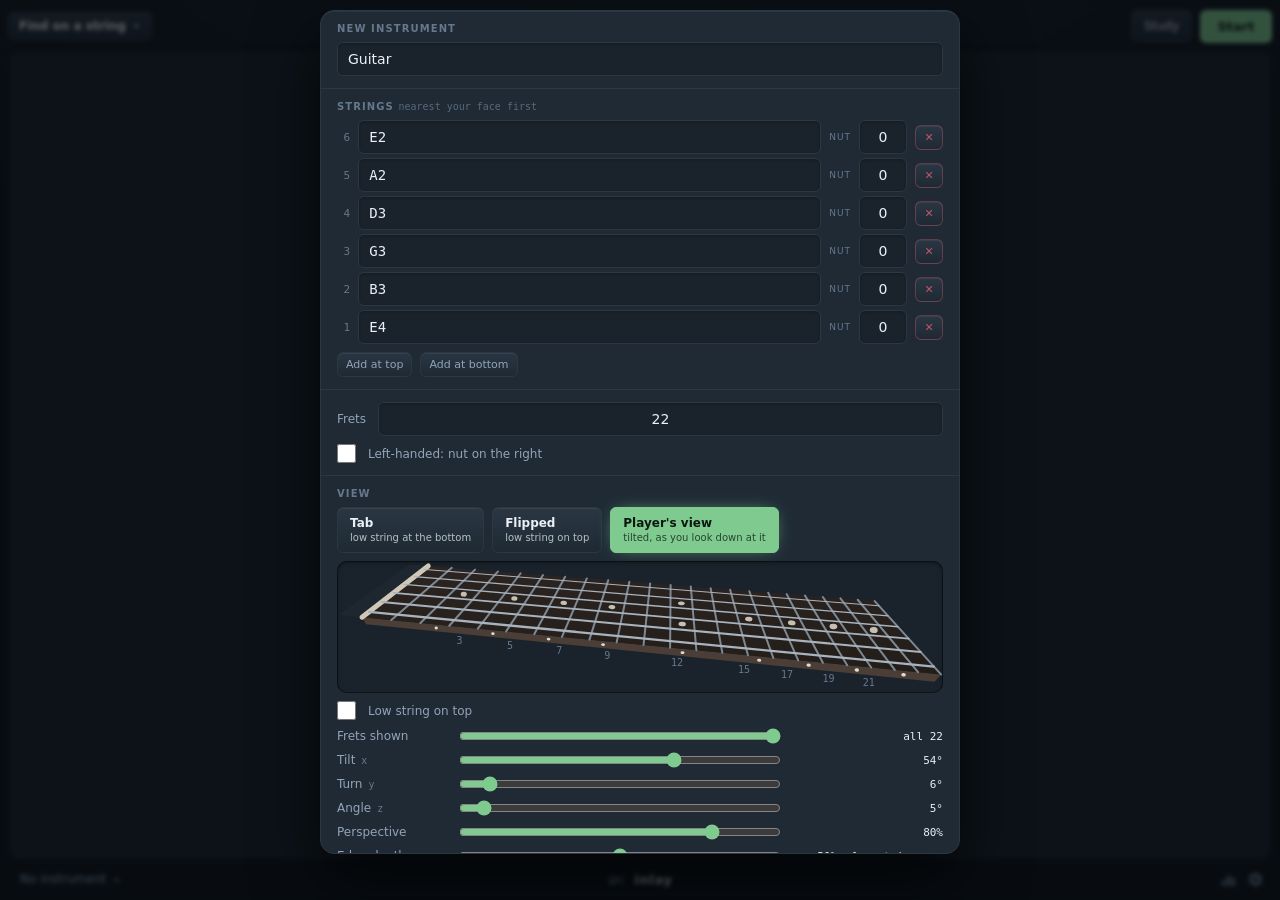
==== commit eb0187ff: "Add study mode: label the neck by note or interval, unscored A Study toggle beside Start, as millita" ====
--- a/index.html
+++ b/index.html
@@ -56,6 +56,19 @@
   .answers .ans.right{background:var(--true);border-color:var(--true);color:#0C1710}
   .answers .ans.wrong{background:var(--miss);border-color:var(--miss);color:#fff}
   .answers .ans.pending{border-color:var(--ink);box-shadow:inset 0 0 0 1px var(--ink)}
+
+  /* Study: beside Start, because it changes what the board does rather than
+     what a drill asks, as millitap's listen toggle sits beside play. */
+  .studybtn{flex:0 0 auto;padding:8px 12px;font-size:12px}
+  .studybtn[aria-pressed="true"]{background:#E8A33D;border-color:#E8A33D;color:#1A1206;font-weight:600}
+  .studybar{flex:0 0 auto;display:grid;gap:4px}
+  .studybar .row{display:flex;align-items:center;gap:var(--sp2);flex-wrap:wrap}
+  .studybar .lab{font-size:10px;font-weight:600;letter-spacing:.11em;text-transform:uppercase;
+    color:var(--ink-mute)}
+  .studybar .chip{padding:6px 10px;font-size:11px}
+  .studybar .chip.sel{background:#E8A33D;border-color:#E8A33D;color:#1A1206;box-shadow:none}
+  .studybar .roots{display:grid;grid-template-columns:repeat(12,1fr);gap:4px}
+  .studybar .roots .chip{padding:7px 0;min-width:0}
   .board{flex:1 1 auto;min-height:140px;position:relative;background:var(--panel);
     border-radius:var(--r2);overflow:hidden;display:flex;align-items:center;
     justify-content:center;
@@ -132,37 +145,6 @@
   /* The fretboard fills the well; the SVG's viewBox is set to the well's
      pixel size, so strokes and text stay crisp at any size. */
   .board.live{display:block;touch-action:none}
-  /* Clipped: with part of the neck shown, the rest runs off the edges. */
-  .fb{display:block;width:100%;height:100%;overflow:hidden}
-  .fb-wood{fill:url(#fbWood)}
-  .fb-open{fill:rgba(255,255,255,.02)}
-  .fb-fret{stroke:var(--fret);stroke-width:2;stroke-linecap:round}
-  .fb-nut{stroke:var(--nut);stroke-width:5;stroke-linecap:round}
-  .fb-spike{fill:var(--nut)}
-  .fb-string{stroke:var(--string);stroke-linecap:round}
-  .fb-inlay{fill:var(--pearl);opacity:.85}
-  /* The player's view: the fretboard's near edge, lighter as the binding in
-     the light, with its side dots. */
-  .fb-edge{fill:var(--edge)}
-  .fb-side{fill:var(--pearl)}
-  .fb-num{fill:var(--ink-mute);font-family:var(--fig);font-size:10px;text-anchor:middle}
-  .fb-dim{fill:var(--ground);opacity:.62}
-  .fb-mark circle{stroke-width:2}
-  .fb-mark text{font-family:var(--ui);font-weight:600;text-anchor:middle;
-    dominant-baseline:central}
-  .fb-mark.note circle{fill:var(--ink);stroke:var(--ink)}
-  .fb-mark.note text{fill:#0C1710}
-  .fb-mark.true circle{fill:var(--true);stroke:var(--true)}
-  .fb-mark.true text{fill:#0C1710}
-  .fb-mark.miss circle{fill:var(--miss);stroke:var(--miss)}
-  .fb-mark.miss text{fill:#fff}
-  .fb-mark.target circle{fill:none;stroke:var(--ink)}
-  .fb-mark.target text{fill:var(--ink)}
-  /* A miss is crossed through: right and wrong differ in shape, not only colour. */
-  .fb-mark .x{stroke:#fff;stroke-width:2;stroke-linecap:round;opacity:.5}
-  /* The keyboard's cursor: the cell outlined, drawn only while the board has focus. */
-  .fb-cursor{fill:rgba(234,240,246,.08);stroke:var(--ink);stroke-width:2;stroke-dasharray:4 3}
-  .fb:focus{outline:none}
   .board.live.kbd{box-shadow:inset 0 0 0 2px var(--true)}
 
   /* The strip above the board: how many frets it shows, and the whole neck
@@ -228,9 +210,12 @@
     </button>
     <div class="prompt" id="prompt" aria-live="polite"></div>
     <output class="score" id="score" aria-live="off"></output>
+    <button id="studyBtn" class="studybtn" type="button" aria-pressed="false" aria-controls="studyBar">Study</button>
     <button id="runBtn" class="runbtn go" type="button">Start</button>
   </div>
   <div class="board" id="board"></div>
+  <!-- Study's choices, under the board while it's on. Nothing here is scored. -->
+  <div class="studybar" id="studyBar" hidden></div>
   <!-- Name the note: one button per note, shown only while that drill runs. -->
   <div class="answers" id="answers" hidden></div>
 </main>
@@ -343,7 +328,8 @@
 import { wireBackup, dataNote } from "./data.js";
 import { summarize, MIN_ANSWERS } from "./sessions.js";
 import { newInstrument, summary, pitchAt, stringNumber } from "./instrument.js";
-import { noteName, pitchName } from "./theory.js";
+import { noteName, pitchName, pitchClass, degreeName } from "./theory.js";
+import { newStudy, studyMarks, studyTap, studySummary } from "./study.js";
 import { renderEditor } from "./editor.js";
 import { createFretboard, createNeckBar } from "./fretboard.js";
 import { lastFrom } from "./instrument.js";
@@ -440,11 +426,76 @@
   const inst = current();
   const midi = pitchAt(inst, pos.string, pos.fret);
   if (midi === null) return;
+  if (study){ studyTapped(pos, midi); return; }
   board.clearMarks();
   board.mark(pos, "note", noteName(midi, settings.notePref));
   const where = `string ${stringNumber(pos.string, inst.strings.length)}, ` +
                 (pos.fret === inst.strings[pos.string].start ? "open" : `fret ${pos.fret}`);
   fill($("prompt"), h("b", {}, pitchName(midi, settings.notePref)), h("i", {}, where));
+}
+
+/* --------------------------------------------------------------- study */
+/* Unscored exploring: null when off. Its choices last while the page is
+   open, and a run starting puts it away. */
+let study = null, lastStudy = newStudy();
+
+function setStudy(on){
+  if (on && practice.running) practice.stop();
+  study = on ? lastStudy : null;
+  $("studyBtn").setAttribute("aria-pressed", String(!!study));
+  $("studyBar").hidden = !study;
+  if (!on) board?.clearMarks();
+  renderBoard();
+}
+$("studyBtn").onclick = () => setStudy(!study);
+label($("studyBtn"), "Study — label the neck by note or interval; nothing is scored or saved");
+
+function changeStudy(next){
+  study = lastStudy = next;
+  renderStudy();
+}
+
+/* The study's marks, bar and line, from its state. */
+function renderStudy(){
+  const inst = current();
+  if (!study || !inst || !board) return;
+  board.setMarks(studyMarks(inst, study, settings.notePref));
+  fill($("prompt"), h("b", {}, "Study"), h("i", {}, studySummary(study, settings.notePref)));
+  const chip = (on, text, onclick, role = "radio") => h("button", { class: "chip" + (on ? " sel" : ""),
+    type: "button", role, "aria-checked": String(on), onclick }, text);
+  const group = (name, kids) => h("div", { class: "pick", role: "radiogroup", "aria-label": name }, kids);
+  fill($("studyBar"),
+    h("div", { class: "row" },
+      h("span", { class: "lab" }, "Show"),
+      group("Show", [
+        chip(study.show === "tapped", "Frets I tap", () => changeStudy({ ...study, show: "tapped" })),
+        chip(study.show === "all", "Every note", () => changeStudy({ ...study, show: "all" })),
+      ]),
+      h("span", { class: "lab" }, "As"),
+      group("Label as", [
+        chip(study.labels === "notes", "Names", () => changeStudy({ ...study, labels: "notes" })),
+        chip(study.labels === "degrees", "Intervals", () => changeStudy({ ...study, labels: "degrees" })),
+      ]),
+      study.show === "tapped" && study.picked.size
+        ? h("button", { class: "mini", type: "button", onclick: () => changeStudy({ ...study, picked: new Set() }) }, "Clear")
+        : null),
+    // The root: needed for intervals, and marked on the neck either way.
+    h("div", { class: "roots", role: "radiogroup", "aria-label": "Root" },
+      Array.from({ length: 12 }, (_, pc) => {
+        const b = chip(study.root === pc, noteName(pc, settings.notePref),
+          () => changeStudy({ ...study, root: study.root === pc ? null : pc }));
+        label(b, `Root ${noteName(pc, "both")}${study.root === pc ? " (tap again for none)" : ""}`);
+        return b;
+      })));
+}
+
+/* A tap in study labels the fret, or takes its label off, and says what's there. */
+function studyTapped(pos, midi){
+  const inst = current();
+  changeStudy(studyTap(study, pos));
+  const deg = study.root != null ? ` · ${degreeName(pitchClass(midi), study.root)} above ${noteName(study.root, settings.notePref)}` : "";
+  fill($("prompt"), h("b", {}, pitchName(midi, settings.notePref)), h("i", {}, `${where(inst, pos)}${deg}`));
+  announce(`${pitchName(midi, settings.notePref)}, ${where(inst, pos)}${deg}`);
 }
 
 /* Says what's heard but not seen. Cleared first, so saying the same thing
@@ -460,8 +511,11 @@
 function cursorMoved(pos){
   const inst = current();
   if (!inst) return;
-  const note = practice.running ? "" : `: ${noteName(pitchAt(inst, pos.string, pos.fret), settings.notePref)}`;
-  announce(`${where(inst, pos)}${note}`);
+  const midi = pitchAt(inst, pos.string, pos.fret);
+  const note = practice.running ? "" : `: ${noteName(midi, settings.notePref)}`;
+  const deg = !practice.running && study && study.root != null
+    ? `, ${degreeName(pitchClass(midi), study.root)} above ${noteName(study.root, settings.notePref)}` : "";
+  announce(`${where(inst, pos)}${note}${deg}`);
 }
 
 function renderBoard(){
@@ -478,8 +532,10 @@
     // A run carries on with a prompt from whatever changed; otherwise, the
     // idle line.
     if (practice.running) practice.rangeChanged();
+    else if (study) renderStudy();
     else fill($("prompt"), h("i", {}, `${summary(inst, settings.notePref)} — tap a fret to name it`));
   } else {
+    if (study){ study = null; $("studyBtn").setAttribute("aria-pressed", "false"); $("studyBar").hidden = true; }
     practice.stop();
     if (board){ board.destroy(); board = null; }
     $("board").classList.remove("live");
@@ -612,7 +668,11 @@
     if (!saveSettings(patch)) say(STORAGE_FAILED);
   },
   // Stopped: the strip goes back to naming what you tap.
-  onChange: running => { if (!running) renderBoard(); },
+  // A run puts study away; stopped, the strip goes back to naming what you tap.
+  onChange: running => {
+    if (running && study){ study = null; $("studyBtn").setAttribute("aria-pressed", "false"); $("studyBar").hidden = true; }
+    if (!running) renderBoard();
+  },
   onSession: keep,
   announce,
 });
--- a/app.css
+++ b/app.css
@@ -144,3 +144,45 @@
 /* Read out, not shown. */
 .sr{position:absolute;width:1px;height:1px;overflow:hidden;clip-path:inset(50%);
   white-space:nowrap}
+
+/* The fretboard, on either page. Clipped: with part of the neck shown, the
+   rest runs off the edges. */
+.fb{display:block;width:100%;height:100%;overflow:hidden}
+.fb-wood{fill:url(#fbWood)}
+.fb-open{fill:rgba(255,255,255,.02)}
+.fb-fret{stroke:var(--fret);stroke-width:2;stroke-linecap:round}
+.fb-nut{stroke:var(--nut);stroke-width:5;stroke-linecap:round}
+.fb-spike{fill:var(--nut)}
+.fb-string{stroke:var(--string);stroke-linecap:round}
+.fb-inlay{fill:var(--pearl);opacity:.85}
+/* The player's view: the fretboard's near edge, lighter as the binding in
+   the light, with its side dots. */
+.fb-edge{fill:var(--edge)}
+.fb-side{fill:var(--pearl)}
+.fb-num{fill:var(--ink-mute);font-family:var(--fig);font-size:10px;text-anchor:middle}
+.fb-dim{fill:var(--ground);opacity:.62}
+.fb-mark circle{stroke-width:2}
+.fb-mark text{font-family:var(--ui);font-weight:600;text-anchor:middle;
+  dominant-baseline:central}
+.fb-mark.note circle{fill:var(--ink);stroke:var(--ink)}
+.fb-mark.note text{fill:#0C1710}
+.fb-mark.true circle{fill:var(--true);stroke:var(--true)}
+.fb-mark.true text{fill:#0C1710}
+.fb-mark.miss circle{fill:var(--miss);stroke:var(--miss)}
+.fb-mark.miss text{fill:#fff}
+.fb-mark.target circle{fill:none;stroke:var(--ink)}
+.fb-mark.target text{fill:var(--ink)}
+/* Study: a quiet label for a board labelled end to end, and the root in
+   millitap's amber — not green, which means right on this board. */
+.fb-mark.label circle{fill:rgba(14,20,25,.82);stroke:var(--ink-mute);stroke-width:1}
+.fb-mark.label text{fill:var(--ink);font-weight:500}
+.fb-mark.root circle{fill:#E8A33D;stroke:#E8A33D}
+.fb-mark.root text{fill:#1A1206}
+/* A miss is crossed through: right and wrong differ in shape, not only colour. */
+.fb-mark .x{stroke:#fff;stroke-width:2;stroke-linecap:round;opacity:.5}
+/* The keyboard's cursor: the cell outlined, drawn only while the board has focus. */
+.fb-cursor{fill:rgba(234,240,246,.08);stroke:var(--ink);stroke-width:2;stroke-dasharray:4 3}
+.fb:focus{outline:none}
+/* A painted cell: the history page's heatmap. Hollow is too few answers to
+   trust, drawn as an outline in the colour it would be. */
+.fb-paint.hollow{fill:none;stroke-width:2;stroke-dasharray:3 2}
